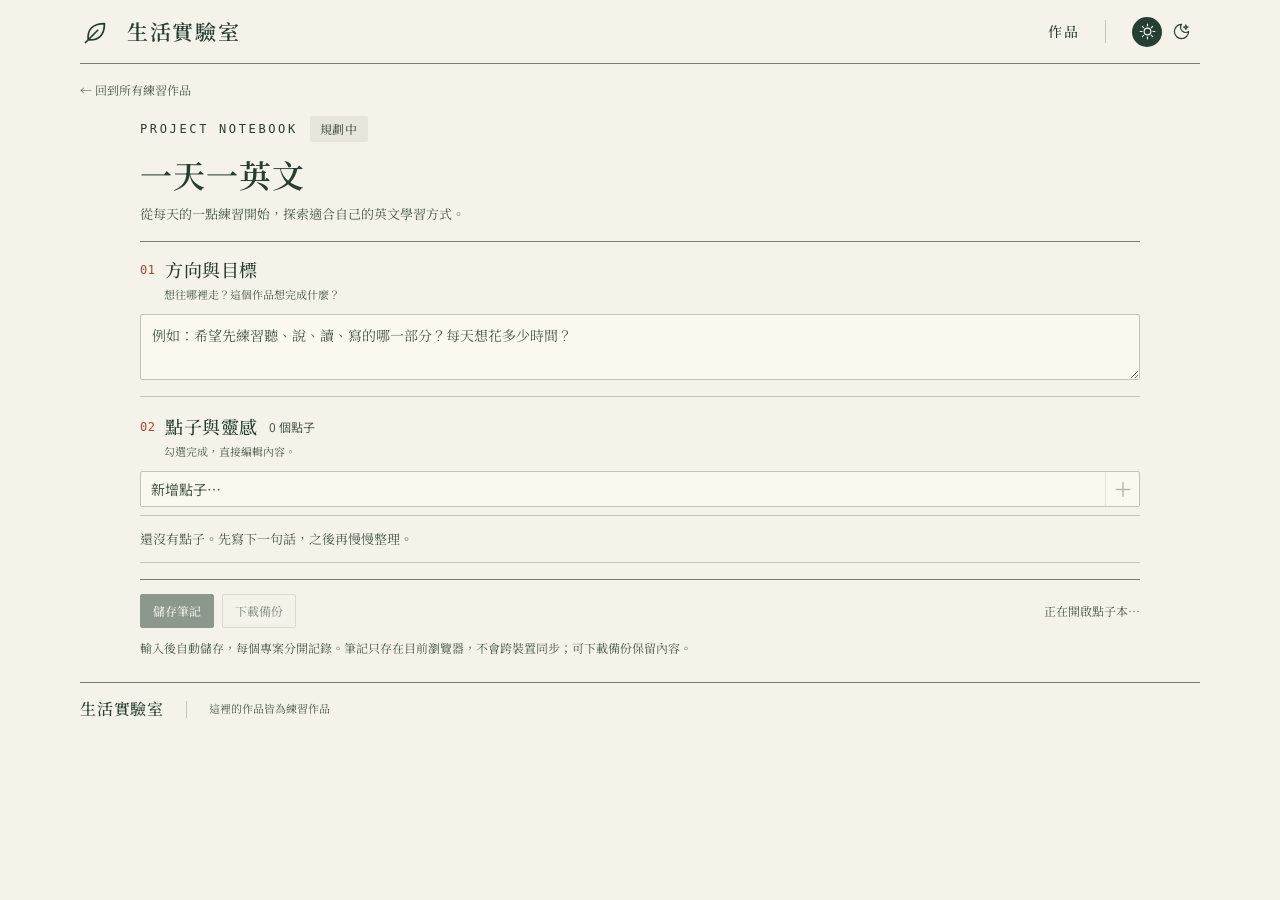
==== english/index.html @ 8f9283b0 "Add FIRE planning tool and unify project icons" ====
<!doctype html>
<html lang="zh-Hant">
<head>
  <meta charset="utf-8" />
  <meta name="viewport" content="width=device-width, initial-scale=1" />
  <meta name="theme-color" content="#f5f2e9" data-light="#f5f2e9" data-dark="#1c241f" />
  <meta name="description" content="一天一英文的專案點子本。記下方向與靈感，將零碎想法慢慢整理成作品。" />
  <title>一天一英文・專案點子本｜生活實驗室</title>
  <script src="../assets/theme.js"></script>
  <script type="module" src="../assets/planner.mjs"></script>
  <link rel="stylesheet" href="../assets/journal.css" />
  <link rel="stylesheet" href="../assets/controls.css?v=20261019-2" />
</head>
<body>
  <a class="skip-link" href="#main">跳到主要內容</a>
  <header class="site-header">
    <div class="header-inner">
      <a class="brand" href="../" aria-label="生活實驗室首頁">
        <span class="leaf-mark" aria-hidden="true"><svg><use href="../assets/iconoven.svg#leaf" /></svg></span>
        <span>生活實驗室</span>
      </a>
      <nav class="header-actions" aria-label="網站導覽">
        <a class="explore-link" href="../#works">作品</a>
        <span class="nav-divider" aria-hidden="true"></span>
        <button class="theme-button" type="button" data-theme-toggle aria-label="切換至暗色模式" aria-pressed="false">
          <span class="mode-icon mode-light"><svg aria-hidden="true"><use href="../assets/iconoven.svg#sun" /></svg></span>
          <span class="mode-icon mode-dark"><svg aria-hidden="true"><use href="../assets/iconoven.svg#moon" /></svg></span>
          <span class="sr-only" data-theme-label>暗色</span>
        </button>
      </nav>
    </div>
  </header>
  <main id="main" class="site-main notebook-main">
    <a class="breadcrumb" href="../#works">← 回到所有練習作品</a>
    <article class="project-notebook" aria-labelledby="project-title">
      <header class="notebook-intro">
        <div class="notebook-meta"><p class="section-kicker">PROJECT NOTEBOOK</p><span class="work-status">規劃中</span></div>
        <h1 id="project-title">一天一英文</h1>
        <p class="notebook-lead">從每天的一點練習開始，探索適合自己的英文學習方式。</p>

      </header>
      <form class="notebook" data-project="english" data-project-title="一天一英文" aria-labelledby="notebook-title">
        <h2 id="notebook-title" class="sr-only">專案點子本</h2>
        <section class="direction-section" aria-labelledby="direction-title">
          <div class="notebook-section-heading"><h2 id="direction-title"><span class="field-index" aria-hidden="true">01</span><label for="planDirection">方向與目標</label></h2><p id="directionHint">想往哪裡走？這個作品想完成什麼？</p></div>
          <textarea id="planDirection" name="direction" rows="2" aria-describedby="directionHint" placeholder="例如：希望先練習聽、說、讀、寫的哪一部分？每天想花多少時間？" disabled></textarea>
        </section>
        <section class="ideas-section" aria-labelledby="ideas-title">
          <div class="notebook-section-heading"><div class="ideas-title-line"><h2 id="ideas-title"><span class="field-index" aria-hidden="true">02</span>點子與靈感</h2><span id="ideaCount" class="idea-count" aria-live="polite">0 個點子</span></div><p>勾選完成，直接編輯內容。</p></div>
          <p class="migration-note" id="migrationNote" hidden>既有文字已依換行整理成條列，舊版原始筆記仍保留。</p>
          <div class="idea-composer"><label class="sr-only" for="newIdea">新增點子</label><input id="newIdea" name="newIdea" type="text" placeholder="新增點子…" autocomplete="off" disabled /><button class="add-idea" type="button" id="addIdea" aria-label="新增點子" title="新增點子" disabled><span aria-hidden="true">＋</span></button></div>
          <ul class="idea-list" id="ideaList" aria-label="點子與靈感清單"></ul>
          <p class="idea-empty" id="ideaEmpty">還沒有點子。先寫下一句話，之後再慢慢整理。</p>
          <div id="ideaUndo" class="idea-undo" hidden><span>已刪除一則點子。</span><button type="button" id="undoDelete">復原</button></div>
        </section>
        <div class="notebook-toolbar"><button class="note-button note-save" type="submit" disabled>儲存筆記</button><button class="note-button" type="button" id="downloadNotes" disabled>下載備份</button><p class="save-status" id="saveStatus" role="status" aria-live="polite">正在開啟點子本…</p></div>
        <p class="notebook-storage">輸入後自動儲存，每個專案分開記錄。筆記只存在目前瀏覽器，不會跨裝置同步；可下載備份保留內容。</p>
        <noscript><p>請啟用 JavaScript，才能編輯與儲存筆記。</p></noscript>
      </form>
    </article>
  </main>
  <footer class="site-footer"><a href="../">生活實驗室</a><span class="footer-divider" aria-hidden="true"></span><p>這裡的作品皆為練習作品</p></footer>
</body>
</html>
---- assets/journal.css ----
@import url('https://fonts.googleapis.com/css2?family=Noto+Sans+TC:wght@400;500;600&family=Noto+Serif+TC:wght@400;500;600;700&display=swap');

:root {
  color-scheme: light;
  --paper: #f5f2e9;
  --ink: #253f34;
  --muted: #465c4c;
  --rule: #bfc5b8;
  --strong-rule: #6e8172;
  --accent: #a54b30;
  --hover: #ecebe1;
  --badge: #e8e5dc;
  --available: #f2d3c0;
  --available-ink: #88472f;
  --art-page: #fbf8ee;
  --art-shadow: #d7ddc9;
  --art-slip: #edcbb5;
  --art-sun: #afb58c;
  --serif: 'Noto Serif TC', 'Songti TC', 'PMingLiU', serif;
}
:root[data-theme="dark"] {
  color-scheme: dark;
  --paper: #1c241f;
  --ink: #f0f3e7;
  --muted: #c2cebd;
  --rule: #637663;
  --strong-rule: #7d927c;
  --accent: #e5a083;
  --hover: #242f26;
  --badge: #344035;
  --available: #564135;
  --available-ink: #f3bd9c;
  --art-page: #303f32;
  --art-shadow: #58654a;
  --art-slip: #795744;
  --art-sun: #9da577;
}
* { box-sizing: border-box; }
html { scroll-behavior: smooth; scroll-padding-top: 24px; }
body { margin: 0; background: var(--paper); color: var(--ink); font-family: 'Noto Sans TC', system-ui, sans-serif; -webkit-font-smoothing: antialiased; }
a { color: inherit; text-decoration: none; }
button { font: inherit; cursor: pointer; }
svg { width: 22px; height: 22px; display: block; }
[hidden] { display: none !important; }
::selection { background: var(--available); color: var(--ink); }
:focus-visible { outline: 2px solid var(--accent); outline-offset: 5px; }
.sr-only { position: absolute; width: 1px; height: 1px; margin: -1px; padding: 0; overflow: hidden; clip-path: inset(50%); white-space: nowrap; border: 0; }
.skip-link { position: fixed; z-index: 10; left: 12px; top: 10px; padding: 10px 18px; background: var(--paper); border: 1px solid var(--ink); transform: translateY(-160%); }
.skip-link:focus { transform: translateY(0); }
.site-header, .site-main, .site-footer { width: min(1120px, calc(100% - 96px)); margin-inline: auto; }
.header-inner { height: 64px; display: flex; justify-content: space-between; align-items: center; gap: 20px; border-bottom: 1px solid var(--strong-rule); }
.brand { display: inline-flex; align-items: center; gap: 16px; font: 600 21px/1.5 var(--serif); letter-spacing: .08em; white-space: nowrap; }
.leaf-mark { display:grid; place-items:center; width:31px; height:37px; flex-shrink:0; color:var(--ink); }
.leaf-mark svg { width:28px; height:28px; }
.header-actions { display: flex; align-items: center; gap: 22px; }
.explore-link { padding: 10px 4px; font: 500 14px/1.5 var(--serif); letter-spacing: .1em; }
.explore-link:hover { color: var(--accent); }
.nav-divider { width: 1px; height: 23px; background: var(--rule); }
.theme-button { display: inline-flex; gap: 4px; align-items: center; justify-content: center; min-height: 44px; padding: 4px; color: var(--ink); background: transparent; border: 0; border-radius: 30px; }
.mode-icon { display: grid; place-items: center; width: 30px; height: 30px; border-radius: 50%; }
.mode-icon svg { width: 19px; height: 19px; }
.mode-light { color: var(--paper); background: var(--ink); }
:root[data-theme="dark"] .mode-light { color: var(--ink); background: transparent; }
:root[data-theme="dark"] .mode-dark { color: var(--paper); background: var(--ink); }
/* A compact editorial introduction keeps the project tools close at hand. */
.hero { position: relative; display: grid; grid-template-columns: minmax(0, 1fr) 220px; align-items: center; gap: 20px; min-height: 210px; padding: 16px 0; border-bottom: 1px solid var(--strong-rule); }
.eyebrow { margin: 0 0 8px; color: var(--muted); font: 400 12px/1.5 ui-monospace, monospace; letter-spacing: .28em; }
.hero h1 { margin: 0; font: 600 clamp(28px, 3vw, 38px)/1.45 var(--serif); letter-spacing: .01em; }
.title-rule { display: block; width: 40px; height: 3px; margin-top: 9px; background: var(--accent); }
.hero-description { margin: 9px 0 0; font: 400 16px/1.8 var(--serif); letter-spacing: .04em; }
/* The illustration uses only CSS shapes: paper slips, an open notebook, a pencil and a sprout. */
.css-illustration { width: 220px; height: 158px; position: relative; justify-self: end; }
.illustration-scene { position: absolute; inset: 0; width: 240px; height: 172px; transform: scale(.9167); transform-origin: top left; }
.paper-slip { position: absolute; display: block; width: 79px; height: 63px; top: 17px; }
.slip-back { left: 54px; transform: rotate(9deg); background: var(--art-slip); }
.slip-front { left: 26px; transform: rotate(-15deg); border: 1px solid var(--ink); background: var(--art-page); }
.slip-front::after { content: ''; position: absolute; inset: 13px 10px; background: repeating-linear-gradient(to bottom, transparent 0 8px, var(--rule) 8px 9px); }
.little-sun { position: absolute; top: 11px; left: 161px; width: 23px; height: 23px; border-radius: 50%; background: var(--art-sun); }
.sprout { position: absolute; top: 15px; right: 14px; height: 44px; width: 1px; background: var(--ink); transform: rotate(8deg); }
.sprout i { position: absolute; width: 13px; height: 22px; background: var(--ink); }
.sprout i:first-child { left: 0; top: -4px; border-radius: 100% 0 100% 0; transform: rotate(10deg); transform-origin: bottom left; }
.sprout i:last-child { right: 1px; top: 6px; width: 10px; height: 17px; border-radius: 0 100% 0 100%; transform: rotate(-6deg); transform-origin: bottom right; }
.open-notebook { position: absolute; width: 166px; height: 95px; left: 48px; top: 58px; transform: rotate(-10deg); }
.notebook-page { position: absolute; top: 0; width: 83px; height: 90px; background: var(--art-page); border: 1px solid var(--ink); box-shadow: 0 3px 0 var(--art-shadow), 0 5px 0 var(--ink); }
.page-left { left: 0; border-radius: 7px 13px 1px 3px; transform: skewY(6deg); }
.page-right { right: 0; border-radius: 13px 7px 3px 1px; transform: skewY(-6deg); }
.notebook-page::after { content: ''; position: absolute; top: 17px; bottom: 10px; left: 11px; right: 11px; background: repeating-linear-gradient(to bottom, transparent 0 12px, var(--rule) 12px 13px); }
.pencil { position: absolute; width: 129px; height: 9px; top: 121px; left: 119px; border-radius: 0 4px 4px 0; background: var(--accent); transform: rotate(-35deg); }
.pencil::before { content: ''; position: absolute; top: 0; left: -15px; border-top: 4.5px solid transparent; border-bottom: 4.5px solid transparent; border-right: 15px solid var(--art-slip); }
.pencil::after { content: ''; position: absolute; left: -16px; top: 3px; border-top: 1.5px solid transparent; border-bottom: 1.5px solid transparent; border-right: 5px solid var(--ink); }
.pencil i { position: absolute; right: 8px; top: 0; height: 9px; width: 3px; border-inline: 1px solid var(--art-page); }
.section-heading { display: flex; align-items: end; justify-content: space-between; gap: 24px; padding: 16px 0 14px; }
.section-kicker { margin: 0; font: 500 12px/1.5 ui-monospace, monospace; letter-spacing: .22em; }
.section-heading h2 { margin: 5px 0 0; font: 500 23px/1.6 var(--serif); letter-spacing: .04em; }
.section-description { margin: 0; color: var(--muted); font: 400 13px/1.9 var(--serif); letter-spacing: .04em; }
.works-grid { display: grid; grid-template-columns: repeat(2, minmax(0, 1fr)); border-top: 1px solid var(--rule); }
.work-card { display: grid; position: relative; min-width: 0; transition: background-color .18s; }
.work-card:nth-child(even) { border-left: 1px solid var(--rule); }
.project-entry-link { display: block; min-width: 0; padding: 14px 58px 14px 0; }
.work-card:nth-child(even) .project-entry-link { padding-left: 24px; padding-right: 46px; }
.project-notes-link { position: absolute; top: 33px; right: 18px; display: grid; place-items: center; width: 44px; height: 44px; color: var(--muted); border: 1px solid transparent; border-radius: 3px; }
.work-card:nth-child(even) .project-notes-link { right: 0; }
.project-notes-link svg { width: 20px; height: 20px; }
.project-notes-link:hover { color: var(--accent); border-color: var(--rule); background: var(--paper); }
.work-card:nth-child(n+3) { border-top: 1px solid var(--rule); }
.work-card:hover { background: var(--hover); }
.project-entry-link:focus-visible { outline-offset: -3px; }
.work-number { display: flex; align-items: center; gap: 20px; margin-bottom: 8px; font: 400 12px/1.5 ui-monospace, monospace; letter-spacing: .05em; }
.work-number::after { content: ''; display: block; width: 22px; height: 1px; background: var(--accent); }
.work-title-row { display: flex; align-items: center; flex-wrap: wrap; gap: 10px 14px; }
.project-icon { width:21px; height:21px; flex:0 0 auto; color:var(--accent); }
.work-title-row h3 { margin: 0; font: 500 23px/1.5 var(--serif); letter-spacing: .02em; }
.work-status { display: inline-block; padding: 4px 10px; border-radius: 2px; background: var(--badge); color: var(--muted); font: 500 12px/1.5 var(--serif); letter-spacing: .05em; }
.work-status.available { background: var(--available); color: var(--available-ink); }
.work-description { margin: 6px 0 9px; color: var(--muted); font: 400 14px/1.7 var(--serif); letter-spacing: .02em; }
.card-link { display: inline-flex; gap: 14px; align-items: center; min-height: 28px; font: 500 14px/1.5 var(--serif); letter-spacing: .04em; }
.card-link > span { text-decoration: underline; text-decoration-color: var(--rule); text-underline-offset: 5px; text-decoration-thickness: 1px; }
.card-link svg { width: 22px; height: 22px; color: var(--accent); transition: transform .18s; }
.work-card:hover .card-link svg { transform: translateX(3px); }
.site-footer { display: flex; align-items: center; gap: 22px; padding: 14px 0 18px; border-top: 1px solid var(--strong-rule); }
.site-footer > a:first-child { font: 500 16px/1.5 var(--serif); letter-spacing: .05em; }
.footer-divider { width: 1px; height: 17px; background: var(--rule); }
.site-footer p { margin: 0; color: var(--muted); font: 400 11px/1.8 var(--serif); }
.back-top { margin-left: auto; padding: 10px 0; color: var(--muted); font-size: 12px; }
/* Compact notebook tools share the homepage's paper, ink and fine rules. */
.notebook-main { padding-top: 12px; }
.breadcrumb { display: inline-block; padding: 4px 0; color: var(--muted); font: 400 12px/1.7 var(--serif); }
.breadcrumb:hover, .return-project:hover { color: var(--accent); }
.project-notebook { max-width: 1000px; margin: 12px auto 24px; }
.notebook-intro { border-bottom: 1px solid var(--strong-rule); padding-bottom: 16px; }
.notebook-meta { display: flex; align-items: center; gap: 12px; }
.notebook-intro h1 { margin: 10px 0 6px; font: 600 clamp(26px, 3vw, 32px)/1.4 var(--serif); letter-spacing: .03em; }
.notebook-lead { margin: 0; color: var(--muted); font: 400 13px/1.7 var(--serif); }
.return-project { display: inline-block; margin-top: 8px; font: 400 12px/1.7 var(--serif); text-decoration: underline; text-underline-offset: 4px; }
.direction-section { padding: 14px 0 16px; border-bottom: 1px solid var(--rule); }
.ideas-section { padding-top: 16px; }
.notebook-section-heading { margin-bottom: 10px; }
.notebook-section-heading h2 { display: flex; align-items: center; gap: 10px; margin: 0; font: 500 18px/1.5 var(--serif); letter-spacing: .02em; }
.field-index { color: var(--accent); font: 400 12px/1.5 ui-monospace, monospace; letter-spacing: .04em; }
.notebook-section-heading p { margin: 3px 0 0 24px; color: var(--muted); font: 400 11px/1.6 var(--serif); }
.ideas-title-line { display: flex; align-items: center; gap: 12px; }
.ideas-title-line h2 { flex-shrink: 0; }
.idea-count { color: var(--muted); font: 400 12px/1.5 'Noto Sans TC', system-ui, sans-serif; white-space: nowrap; }
.notebook textarea { display: block; width: 100%; min-width: 0; padding: 9px 11px; border: 1px solid var(--control-border, var(--rule)); border-radius: 2px; background: var(--art-page); color: var(--ink); font: 400 14px/1.65 var(--serif); resize: vertical; }
.notebook textarea::placeholder { color: var(--muted); opacity: 1; }
.notebook textarea:focus { outline: 1px solid var(--accent); outline-offset: 1px; }
.notebook textarea[readonly] { opacity: .75; }
.idea-composer { display: grid; grid-template-columns: minmax(0, 1fr) 34px; align-items: stretch; border: 1px solid var(--control-border, var(--rule)); border-radius: 2px; background: var(--art-page); margin-bottom: 8px; }
.idea-composer:focus-within { outline: 1px solid var(--accent); outline-offset: 1px; }
.idea-composer input { min-width: 0; width: 100%; height: 34px; padding: 6px 10px; border: 0; outline: 0; background: transparent; color: var(--ink); font: 400 14px/1.5 'Noto Sans TC', system-ui, sans-serif; }
.idea-composer input::placeholder { color: var(--muted); opacity: 1; }
.add-idea { display: grid; place-items: center; border: 0; border-left: 1px solid var(--rule); background: transparent; color: var(--ink); font-size: 20px; padding: 0; }
.add-idea:hover:not(:disabled) { color: var(--accent); background: var(--hover); }
.add-idea:disabled { opacity: .35; cursor: default; }
.idea-list { list-style: none; padding: 0; margin: 0; }
.idea-row { display: grid; grid-template-columns: 26px minmax(0, 1fr) 30px; gap: 4px; align-items: start; padding: 3px 0; min-height: 38px; border-top: 1px solid var(--rule); }
.idea-row:last-child { border-bottom: 1px solid var(--rule); }
.idea-check { display: grid; place-items: center; width: 26px; height: 32px; cursor: pointer; }
.idea-checkbox { appearance: auto; width: 16px; height: 16px; margin: 0; accent-color: var(--ink); cursor: pointer; }
.notebook .idea-text { min-height: 32px; padding: 4px 5px; border-color: transparent; background: transparent; font: 400 14px/1.6 'Noto Sans TC', system-ui, sans-serif; resize: none; overflow: hidden; }
.notebook .idea-text:hover { border-color: var(--rule); }
.idea-row.is-complete .idea-text { color: var(--muted); text-decoration: line-through; }
.idea-tool { display: grid; place-items: center; width: 30px; height: 32px; border: 1px solid transparent; background: transparent; color: var(--muted); font-size: 18px; border-radius: 2px; }
.idea-tool:hover:not(:disabled) { border-color: var(--rule); color: var(--accent); background: var(--hover); }
.idea-tool:disabled { opacity: .3; cursor: default; }
.idea-empty { padding: 12px 0; margin: 0; color: var(--muted); font: 400 13px/1.7 var(--serif); border-block: 1px solid var(--rule); }
.note-button { display: inline-flex; align-items: center; justify-content: center; gap: 6px; min-height: 34px; padding: 7px 12px; border: 1px solid var(--rule); border-radius: 2px; background: transparent; color: var(--ink); font: 500 12px/1.5 var(--serif); }
.note-button:hover:not(:disabled) { border-color: var(--accent); color: var(--accent); }
.note-button:disabled { opacity: .5; cursor: default; }
.note-save { background: var(--ink); border-color: var(--ink); color: var(--paper); }
.note-save:hover:not(:disabled) { background: var(--accent); color: var(--paper); }
.idea-undo { display: flex; align-items: center; gap: 8px; margin-top: 7px; color: var(--muted); font: 400 12px/1.6 var(--serif); }
.idea-undo button { padding: 4px; border: 0; background: transparent; color: var(--accent); font: inherit; text-decoration: underline; text-underline-offset: 3px; }
.migration-note { margin: 0 0 8px; color: var(--muted); font: 400 12px/1.6 var(--serif); }
.notebook-toolbar { display: flex; align-items: center; flex-wrap: wrap; gap: 8px; margin-top: 16px; padding-top: 14px; border-top: 1px solid var(--strong-rule); }
.save-status { margin: 0 0 0 auto; color: var(--muted); font: 400 12px/1.6 var(--serif); }
.save-status[data-state="error"] { color: var(--accent); }
.notebook-storage { color: var(--muted); margin: 10px 0 0; font: 400 12px/1.7 var(--serif); }
@media (max-width: 1000px) {
  .site-header, .site-main, .site-footer { width: calc(100% - 64px); }
  .hero { grid-template-columns: minmax(0, 1fr) 190px; gap: 12px; }
  .css-illustration { width: 190px; height: 145px; }
  .illustration-scene { transform: scale(.79); transform-origin: top left; }
  .hero-description { font-size: 14px; }
}
@media (max-width: 640px) {
  .site-header, .site-main, .site-footer { width: calc(100% - 32px); }
  .header-inner { height: 56px; gap: 8px; }
  .brand { font-size: 18px; gap: 9px; letter-spacing: .04em; }
  .leaf-mark { width:26px; }
  .leaf-mark svg { width:23px; height:23px; }
  .header-actions { gap: 9px; }
  .explore-link { font-size: 12px; padding-inline: 2px; }
  .nav-divider { display: none; }
  .theme-button { gap: 0; padding-inline: 0; }
  .mode-icon { width: 26px; height: 26px; }
  .mode-icon svg { width: 17px; height: 17px; }
  .hero { display: block; min-height: 184px; padding: 14px 0; }
  .eyebrow { font-size: 12px; letter-spacing: .2em; margin-bottom: 8px; }
  .hero h1 { font-size: clamp(24px, 7vw, 28px); line-height: 1.45; letter-spacing: 0; }
  .title-rule { margin-top: 9px; width: 30px; height: 2px; }
  .hero-description { max-width: calc(100% - 88px); font-size: 12px; line-height: 1.8; margin-top: 9px; letter-spacing: .02em; }
  .css-illustration { position: absolute; bottom: 12px; right: 0; width: 87px; height: 66px; }
  .illustration-scene { transform: scale(.36); }
  .section-heading { padding: 14px 0 12px; }
  .section-kicker { font-size: 12px; }
  .section-heading h2 { font-size: 20px; margin-top: 4px; letter-spacing: .01em; }
  .section-description { display: none; }
  .works-grid { grid-template-columns: 1fr; }
  .work-card, .work-card:nth-child(even) { border-left: 0; }
  .project-entry-link, .work-card:nth-child(even) .project-entry-link { padding: 12px 43px 12px 0; }
  .project-notes-link { top: 28px; right: 0; }
  .work-card:nth-child(n+2) { border-top: 1px solid var(--rule); }
  .work-number { margin-bottom: 6px; font-size: 12px; gap: 18px; }
  .work-title-row { gap: 10px 16px; }
  .work-title-row h3 { font-size: 22px; }
  .work-description { font-size: 12px; margin: 5px 0 7px; }
  .card-link { font-size: 13px; }
  .work-status { font-size: 12px; padding: 4px 9px; }
  .site-footer { gap: 10px; flex-wrap: wrap; padding: 12px 0 14px; }
  .site-footer > a:first-child { font-size: 14px; }
  .site-footer p { font-size: 10px; }
  .back-top { flex-basis: 100%; padding: 0; margin: 0; }
  .notebook-main { padding-top: 8px; }
  .project-notebook { margin: 10px auto 20px; }
  .notebook-intro { padding-bottom: 12px; }
  .notebook-intro h1 { margin: 8px 0 5px; font-size: 27px; }
  .notebook-lead { font-size: 12px; }
  .notebook textarea { font-size: 16px; padding: 8px; }
  .idea-composer input { font-size: 16px; height: 38px; }
  .idea-row { min-height: 41px; }
  .idea-check { height: 36px; }
  .idea-tool { height: 36px; }
  .notebook .idea-text { min-height: 34px; font-size: 16px; line-height: 1.5; padding: 4px 5px; }
  .notebook-toolbar { margin-top: 12px; padding-top: 10px; }
  .save-status { margin: 2px 0 0; flex-basis: 100%; }

}
@media (prefers-reduced-motion: reduce) {
  html { scroll-behavior: auto; }
  *, *::before, *::after { transition: none !important; }
}
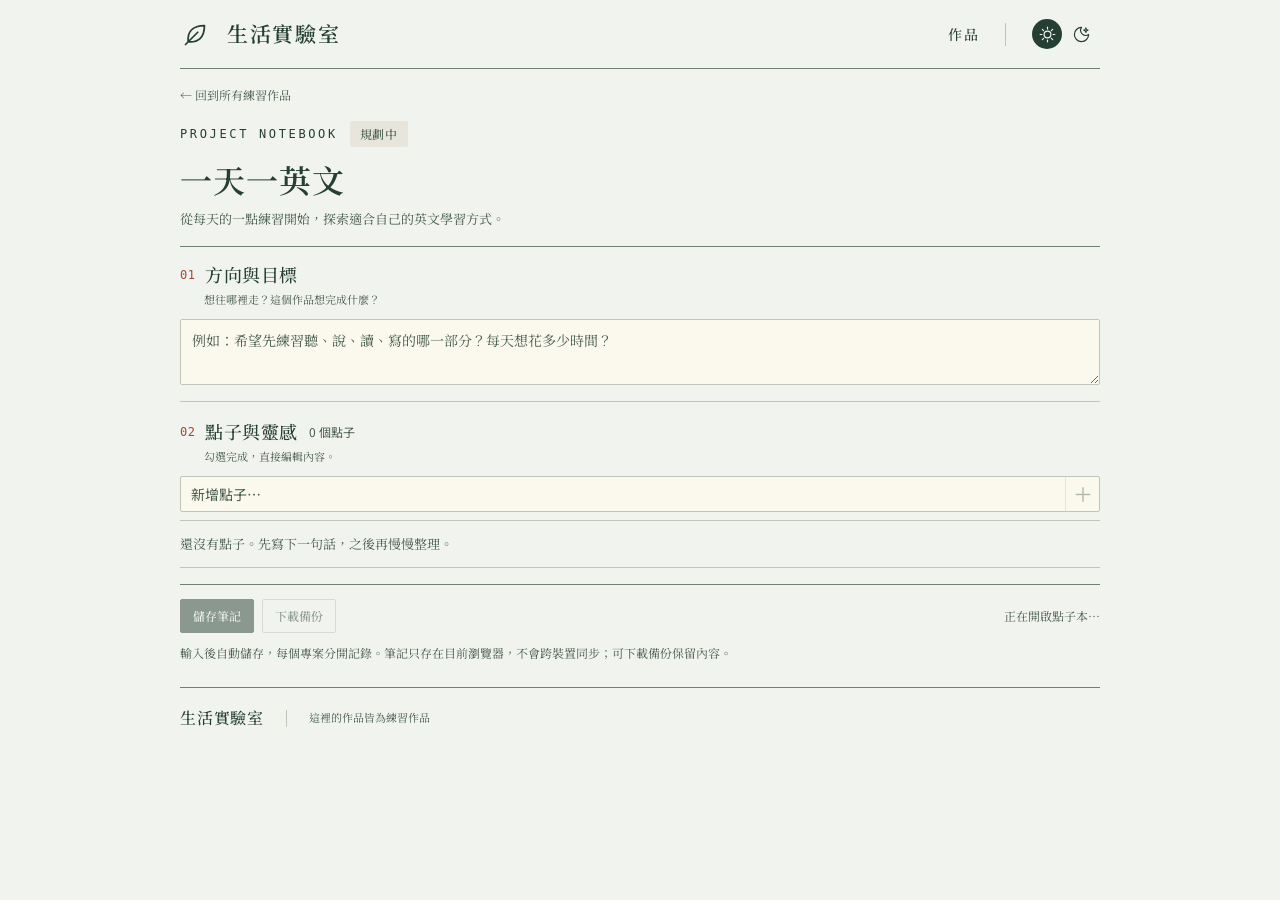
==== commit 53e137a8: "Add laboratory favicon across project pages" ====
--- a/english/index.html
+++ b/english/index.html
@@ -1,6 +1,7 @@
 <!doctype html>
 <html lang="zh-Hant">
 <head>
+  <link rel="icon" type="image/svg+xml" href="../assets/favicon.svg" />
   <meta charset="utf-8" />
   <meta name="viewport" content="width=device-width, initial-scale=1" />
   <meta name="theme-color" content="#f5f2e9" data-light="#f5f2e9" data-dark="#1c241f" />
--- a/assets/journal.css
+++ b/assets/journal.css
@@ -2,7 +2,7 @@
 
 :root {
   color-scheme: light;
-  --paper: #f5f2e9;
+  --paper: #f1f3ef;
   --ink: #253f34;
   --muted: #465c4c;
   --rule: #bfc5b8;
@@ -48,7 +48,9 @@
 .skip-link { position: fixed; z-index: 10; left: 12px; top: 10px; padding: 10px 18px; background: var(--paper); border: 1px solid var(--ink); transform: translateY(-160%); }
 .skip-link:focus { transform: translateY(0); }
 .site-header, .site-main, .site-footer { width: min(1120px, calc(100% - 96px)); margin-inline: auto; }
-.header-inner { height: 64px; display: flex; justify-content: space-between; align-items: center; gap: 20px; border-bottom: 1px solid var(--strong-rule); }
+.site-header { position: relative; }
+.site-header::after { content: ''; display: block; border-bottom: 1px solid var(--strong-rule); }
+.header-inner { min-height: 66px; padding-block: 12px; display: flex; justify-content: space-between; align-items: center; gap: 20px; }
 .brand { display: inline-flex; align-items: center; gap: 16px; font: 600 21px/1.5 var(--serif); letter-spacing: .08em; white-space: nowrap; }
 .leaf-mark { display:grid; place-items:center; width:31px; height:37px; flex-shrink:0; color:var(--ink); }
 .leaf-mark svg { width:28px; height:28px; }
@@ -62,38 +64,11 @@
 .mode-light { color: var(--paper); background: var(--ink); }
 :root[data-theme="dark"] .mode-light { color: var(--ink); background: transparent; }
 :root[data-theme="dark"] .mode-dark { color: var(--paper); background: var(--ink); }
-/* A compact editorial introduction keeps the project tools close at hand. */
-.hero { position: relative; display: grid; grid-template-columns: minmax(0, 1fr) 220px; align-items: center; gap: 20px; min-height: 210px; padding: 16px 0; border-bottom: 1px solid var(--strong-rule); }
-.eyebrow { margin: 0 0 8px; color: var(--muted); font: 400 12px/1.5 ui-monospace, monospace; letter-spacing: .28em; }
-.hero h1 { margin: 0; font: 600 clamp(28px, 3vw, 38px)/1.45 var(--serif); letter-spacing: .01em; }
-.title-rule { display: block; width: 40px; height: 3px; margin-top: 9px; background: var(--accent); }
-.hero-description { margin: 9px 0 0; font: 400 16px/1.8 var(--serif); letter-spacing: .04em; }
-/* The illustration uses only CSS shapes: paper slips, an open notebook, a pencil and a sprout. */
-.css-illustration { width: 220px; height: 158px; position: relative; justify-self: end; }
-.illustration-scene { position: absolute; inset: 0; width: 240px; height: 172px; transform: scale(.9167); transform-origin: top left; }
-.paper-slip { position: absolute; display: block; width: 79px; height: 63px; top: 17px; }
-.slip-back { left: 54px; transform: rotate(9deg); background: var(--art-slip); }
-.slip-front { left: 26px; transform: rotate(-15deg); border: 1px solid var(--ink); background: var(--art-page); }
-.slip-front::after { content: ''; position: absolute; inset: 13px 10px; background: repeating-linear-gradient(to bottom, transparent 0 8px, var(--rule) 8px 9px); }
-.little-sun { position: absolute; top: 11px; left: 161px; width: 23px; height: 23px; border-radius: 50%; background: var(--art-sun); }
-.sprout { position: absolute; top: 15px; right: 14px; height: 44px; width: 1px; background: var(--ink); transform: rotate(8deg); }
-.sprout i { position: absolute; width: 13px; height: 22px; background: var(--ink); }
-.sprout i:first-child { left: 0; top: -4px; border-radius: 100% 0 100% 0; transform: rotate(10deg); transform-origin: bottom left; }
-.sprout i:last-child { right: 1px; top: 6px; width: 10px; height: 17px; border-radius: 0 100% 0 100%; transform: rotate(-6deg); transform-origin: bottom right; }
-.open-notebook { position: absolute; width: 166px; height: 95px; left: 48px; top: 58px; transform: rotate(-10deg); }
-.notebook-page { position: absolute; top: 0; width: 83px; height: 90px; background: var(--art-page); border: 1px solid var(--ink); box-shadow: 0 3px 0 var(--art-shadow), 0 5px 0 var(--ink); }
-.page-left { left: 0; border-radius: 7px 13px 1px 3px; transform: skewY(6deg); }
-.page-right { right: 0; border-radius: 13px 7px 3px 1px; transform: skewY(-6deg); }
-.notebook-page::after { content: ''; position: absolute; top: 17px; bottom: 10px; left: 11px; right: 11px; background: repeating-linear-gradient(to bottom, transparent 0 12px, var(--rule) 12px 13px); }
-.pencil { position: absolute; width: 129px; height: 9px; top: 121px; left: 119px; border-radius: 0 4px 4px 0; background: var(--accent); transform: rotate(-35deg); }
-.pencil::before { content: ''; position: absolute; top: 0; left: -15px; border-top: 4.5px solid transparent; border-bottom: 4.5px solid transparent; border-right: 15px solid var(--art-slip); }
-.pencil::after { content: ''; position: absolute; left: -16px; top: 3px; border-top: 1.5px solid transparent; border-bottom: 1.5px solid transparent; border-right: 5px solid var(--ink); }
-.pencil i { position: absolute; right: 8px; top: 0; height: 9px; width: 3px; border-inline: 1px solid var(--art-page); }
 .section-heading { display: flex; align-items: end; justify-content: space-between; gap: 24px; padding: 16px 0 14px; }
 .section-kicker { margin: 0; font: 500 12px/1.5 ui-monospace, monospace; letter-spacing: .22em; }
 .section-heading h2 { margin: 5px 0 0; font: 500 23px/1.6 var(--serif); letter-spacing: .04em; }
 .section-description { margin: 0; color: var(--muted); font: 400 13px/1.9 var(--serif); letter-spacing: .04em; }
-.works-grid { display: grid; grid-template-columns: repeat(2, minmax(0, 1fr)); border-top: 1px solid var(--rule); }
+.works-grid { display: grid; grid-template-columns: repeat(2, minmax(0, 1fr)); border-top: 0; }
 .work-card { display: grid; position: relative; min-width: 0; transition: background-color .18s; }
 .work-card:nth-child(even) { border-left: 1px solid var(--rule); }
 .project-entry-link { display: block; min-width: 0; padding: 14px 58px 14px 0; }
@@ -105,8 +80,6 @@
 .work-card:nth-child(n+3) { border-top: 1px solid var(--rule); }
 .work-card:hover { background: var(--hover); }
 .project-entry-link:focus-visible { outline-offset: -3px; }
-.work-number { display: flex; align-items: center; gap: 20px; margin-bottom: 8px; font: 400 12px/1.5 ui-monospace, monospace; letter-spacing: .05em; }
-.work-number::after { content: ''; display: block; width: 22px; height: 1px; background: var(--accent); }
 .work-title-row { display: flex; align-items: center; flex-wrap: wrap; gap: 10px 14px; }
 .project-icon { width:21px; height:21px; flex:0 0 auto; color:var(--accent); }
 .work-title-row h3 { margin: 0; font: 500 23px/1.5 var(--serif); letter-spacing: .02em; }
@@ -179,8 +152,6 @@
 @media (max-width: 1000px) {
   .site-header, .site-main, .site-footer { width: calc(100% - 64px); }
   .hero { grid-template-columns: minmax(0, 1fr) 190px; gap: 12px; }
-  .css-illustration { width: 190px; height: 145px; }
-  .illustration-scene { transform: scale(.79); transform-origin: top left; }
   .hero-description { font-size: 14px; }
 }
 @media (max-width: 640px) {
@@ -200,7 +171,6 @@
   .hero h1 { font-size: clamp(24px, 7vw, 28px); line-height: 1.45; letter-spacing: 0; }
   .title-rule { margin-top: 9px; width: 30px; height: 2px; }
   .hero-description { max-width: calc(100% - 88px); font-size: 12px; line-height: 1.8; margin-top: 9px; letter-spacing: .02em; }
-  .css-illustration { position: absolute; bottom: 12px; right: 0; width: 87px; height: 66px; }
   .illustration-scene { transform: scale(.36); }
   .section-heading { padding: 14px 0 12px; }
   .section-kicker { font-size: 12px; }
@@ -211,7 +181,6 @@
   .project-entry-link, .work-card:nth-child(even) .project-entry-link { padding: 12px 43px 12px 0; }
   .project-notes-link { top: 28px; right: 0; }
   .work-card:nth-child(n+2) { border-top: 1px solid var(--rule); }
-  .work-number { margin-bottom: 6px; font-size: 12px; gap: 18px; }
   .work-title-row { gap: 10px 16px; }
   .work-title-row h3 { font-size: 22px; }
   .work-description { font-size: 12px; margin: 5px 0 7px; }
@@ -240,3 +209,42 @@
   html { scroll-behavior: auto; }
   *, *::before, *::after { transition: none !important; }
 }
+
+/* Homepage: the Quiet Index direction */
+.site-header, .site-main, .site-footer { width: min(920px, calc(100% - 96px)); }
+.header-inner { min-height: 66px; padding-block: 12px; }
+.hero { display: block; min-height: 0; padding: 66px 0 56px; border-bottom: 1px solid var(--strong-rule); }
+.hero h1 { margin: 0; font: 600 clamp(32px, 4vw, 48px)/1.28 var(--serif); letter-spacing: -.02em; text-wrap: balance; }
+.hero-description { max-width: 42ch; margin: 18px 0 0; color: var(--muted); font: 400 16px/1.9 var(--serif); letter-spacing: .03em; }
+.section-heading { padding: 44px 0 18px; border-bottom: 1px solid var(--rule); }
+.section-heading h2 { margin: 0; font: 500 25px/1.5 var(--serif); letter-spacing: .03em; }
+.works-grid { grid-template-columns: 1fr; border-top: 0; }
+.work-card:nth-child(even) { border-left: 0; }
+.work-card + .work-card { border-top: 1px solid var(--rule); }
+.project-entry-link, .work-card:nth-child(even) .project-entry-link { padding: 25px 102px 24px 0; }
+.project-notes-link, .work-card:nth-child(even) .project-notes-link { top: 50%; right: 12px; transform: translateY(-50%); }
+.work-title-row { gap: 8px 12px; }
+.project-icon-frame { display: grid; place-items: center; width: 32px; height: 32px; flex: 0 0 32px; color: var(--accent); background: var(--badge); border: 1px solid var(--rule); border-radius: 3px; }
+.project-icon { width: 19px; height: 19px; }
+.work-title-row h3 { font-size: 24px; line-height: 1.45; }
+.work-description { margin: 7px 0 11px; }
+.card-link { gap: 10px; }
+.site-footer { padding: 18px 0 24px; }
+
+@media (max-width: 1000px) {
+  .site-header, .site-main, .site-footer { width: calc(100% - 64px); }
+}
+
+@media (max-width: 640px) {
+  .site-header, .site-main, .site-footer { width: calc(100% - 32px); }
+  .hero { padding: 46px 0 42px; }
+  .hero h1 { font-size: clamp(30px, 9vw, 38px); }
+  .hero-description { max-width: 38ch; margin-top: 14px; font-size: 13px; }
+  .section-heading { padding: 32px 0 14px; }
+  .section-heading h2 { font-size: 22px; }
+  .project-entry-link, .work-card:nth-child(even) .project-entry-link { padding: 19px 58px 19px 0; }
+  .project-notes-link, .work-card:nth-child(even) .project-notes-link { right: 0; }
+  .project-icon-frame { width: 30px; height: 30px; flex-basis: 30px; }
+  .project-icon { width: 18px; height: 18px; }
+  .work-title-row h3 { font-size: 22px; }
+}
